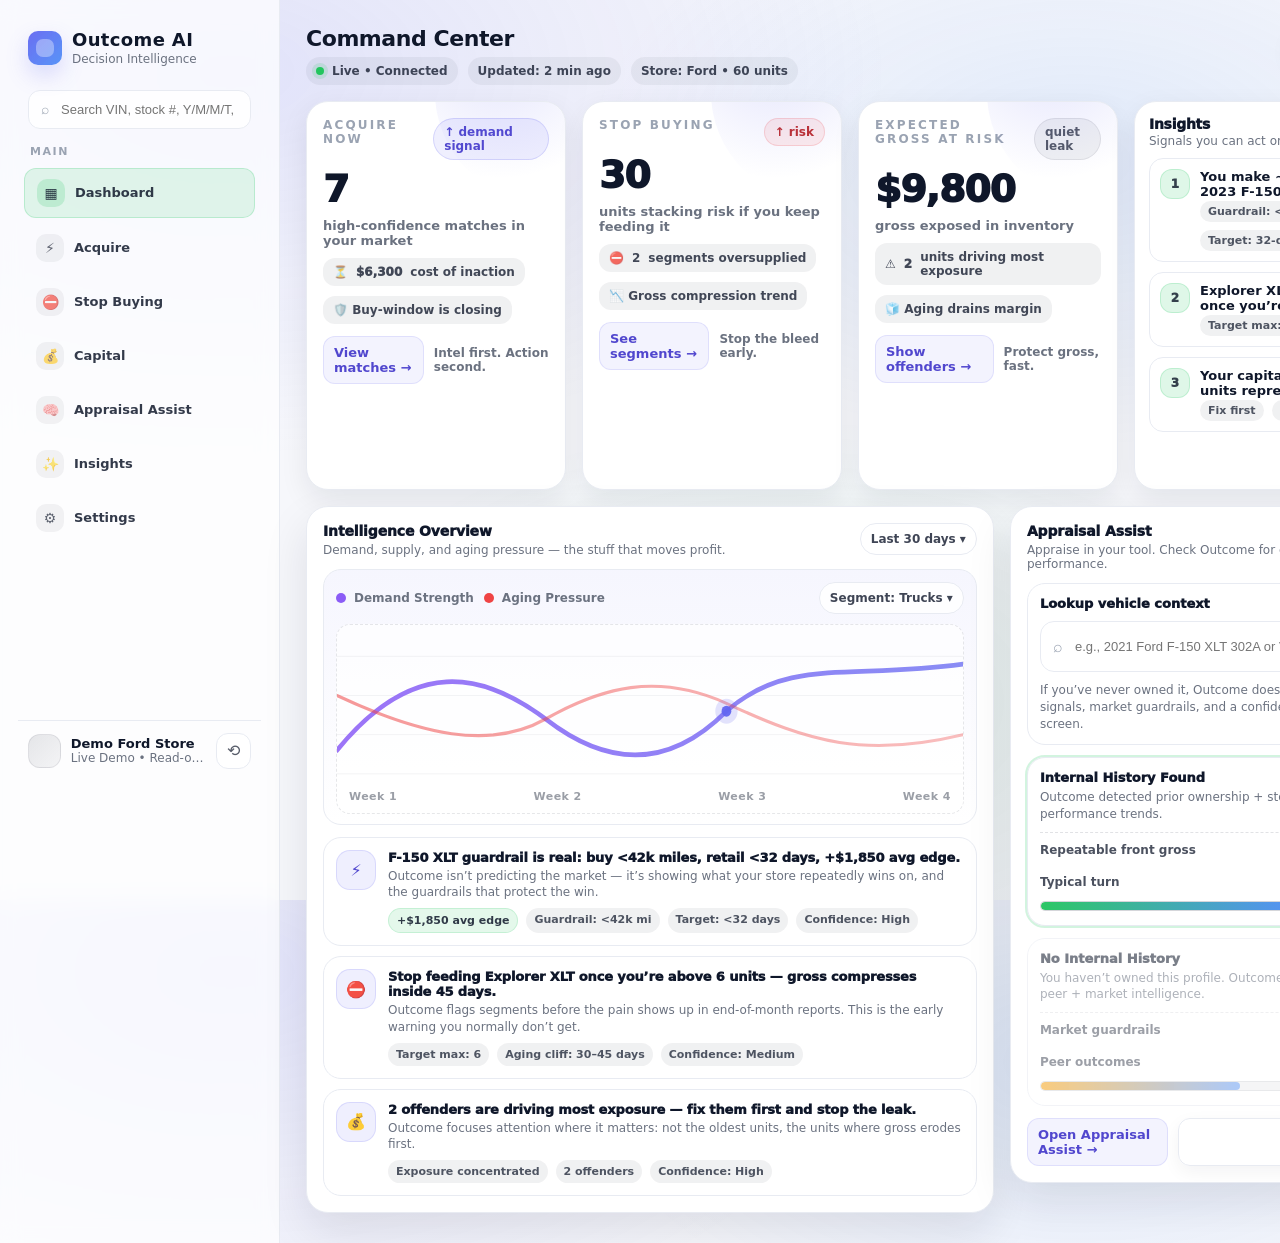
==== dashboard-v2.html @ d25a95bb "Add files via upload" ====
<!doctype html>
<html lang="en">
<head>
  <meta charset="utf-8" />
  <meta name="viewport" content="width=device-width,initial-scale=1" />
  <title>Outcome AI — Dashboard V2 (Static Mock)</title>
  <style>
    :root{
      --bg: #f6f7fb;
      --panel: #ffffff;
      --muted: #6b7280;
      --muted2:#9aa3b2;
      --text: #0f172a;
      --line: #e8ebf2;
      --shadow: 0 10px 28px rgba(15, 23, 42, .08);
      --shadow2: 0 18px 45px rgba(15, 23, 42, .10);
      --radius: 16px;
      --radius2: 22px;

      --green: #22c55e;
      --amber: #f59e0b;
      --red: #ef4444;
      --blue: #3b82f6;
      --indigo:#6366f1;
      --violet:#8b5cf6;

      --chip: rgba(15, 23, 42, .06);
      --chip2: rgba(99, 102, 241, .10);
    }

    *{box-sizing:border-box}
    html,body{height:100%}
    body{
      margin:0;
      font-family: ui-sans-serif, system-ui, -apple-system, Segoe UI, Roboto, Helvetica, Arial;
      color: var(--text);
      background:
        radial-gradient(1200px 700px at 18% 8%, rgba(99,102,241,.14), transparent 55%),
        radial-gradient(900px 520px at 84% 18%, rgba(59,130,246,.12), transparent 55%),
        radial-gradient(900px 520px at 62% 78%, rgba(34,197,94,.08), transparent 55%),
        var(--bg);
    }

    /* Layout */
    .app{
      display:grid;
      grid-template-columns: 280px 1fr;
      min-height:100vh;
    }

    /* Sidebar */
    .sidebar{
      padding: 22px 18px;
      border-right: 1px solid var(--line);
      background: rgba(255,255,255,.72);
      backdrop-filter: blur(10px);
    }

    .brand{
      display:flex;
      align-items:center;
      gap:10px;
      padding: 8px 10px 18px;
    }
    .brandMark{
      width:34px;height:34px;border-radius:10px;
      background:
        linear-gradient(135deg, rgba(99,102,241,.95), rgba(59,130,246,.85));
      box-shadow: 0 10px 22px rgba(99,102,241,.22);
      position:relative;
    }
    .brandMark:after{
      content:"";
      position:absolute; inset:8px;
      border-radius:7px;
      background: rgba(255,255,255,.35);
      mix-blend-mode: screen;
    }
    .brandTitle{
      font-weight:800;
      letter-spacing:.02em;
      font-size: 18px;
      line-height:1.1;
    }
    .brandSub{
      font-size:12px;
      color: var(--muted);
      margin-top:2px;
    }

    .search{
      margin: 6px 10px 14px;
      display:flex;
      gap:10px;
      align-items:center;
      padding: 10px 12px;
      border: 1px solid var(--line);
      border-radius: 12px;
      background: rgba(255,255,255,.85);
    }
    .search input{
      width:100%;
      border:0; outline:0;
      background: transparent;
      font-size: 13px;
      color: var(--text);
    }
    .search .icon{
      color: var(--muted2);
      font-size: 14px;
    }

    .menuLabel{
      margin: 16px 12px 10px;
      font-size: 11px;
      color: var(--muted2);
      letter-spacing: .14em;
      text-transform: uppercase;
      font-weight: 800;
    }

    .nav{
      display:grid;
      gap: 6px;
      padding: 0 6px;
    }
    .nav a{
      text-decoration:none;
      color: rgba(15,23,42,.85);
      display:flex;
      align-items:center;
      gap:10px;
      padding: 10px 12px;
      border-radius: 12px;
      font-size: 13px;
      font-weight: 650;
    }
    .nav a .nIco{
      width:28px;height:28px;border-radius:10px;
      display:grid;place-items:center;
      background: rgba(15,23,42,.05);
      color: rgba(15,23,42,.65);
      font-size: 14px;
    }
    .nav a.active{
      background: rgba(34,197,94,.12);
      border: 1px solid rgba(34,197,94,.20);
    }
    .nav a.active .nIco{
      background: rgba(34,197,94,.18);
      color: rgba(15,23,42,.85);
    }
    .nav a:hover{
      background: rgba(15,23,42,.04);
    }

    .sidebarFooter{
      position: sticky;
      top: calc(100vh - 180px);
      margin-top: 24px;
      padding: 12px 10px;
      border-top: 1px solid var(--line);
      display:flex;
      align-items:center;
      justify-content:space-between;
      gap:12px;
    }
    .user{
      display:flex; align-items:center; gap:10px;
      min-width:0;
    }
    .avatar{
      width:34px;height:34px;border-radius:12px;
      background: linear-gradient(135deg, rgba(15,23,42,.10), rgba(15,23,42,.04));
      border: 1px solid rgba(15,23,42,.08);
    }
    .userMeta{min-width:0}
    .userName{font-weight:800;font-size:13px;white-space:nowrap;overflow:hidden;text-overflow:ellipsis}
    .userRole{font-size:12px;color:var(--muted);white-space:nowrap;overflow:hidden;text-overflow:ellipsis}
    .settingsBtn{
      width:36px;height:36px;border-radius:12px;
      display:grid;place-items:center;
      border:1px solid var(--line);
      background: rgba(255,255,255,.9);
      color: rgba(15,23,42,.70);
    }

    /* Main */
    .main{
      padding: 26px 26px 30px;
    }

    .topbar{
      display:flex;
      align-items:flex-start;
      justify-content:space-between;
      gap: 18px;
      margin-bottom: 16px;
    }
    .titleBlock .h1{
      font-size: 22px;
      font-weight: 900;
      letter-spacing: -0.02em;
    }
    .titleBlock .meta{
      margin-top: 6px;
      color: var(--muted);
      font-size: 13px;
      display:flex;
      gap:10px;
      align-items:center;
      flex-wrap:wrap;
    }
    .pill{
      display:inline-flex;
      align-items:center;
      gap:8px;
      padding: 7px 10px;
      border-radius: 999px;
      background: rgba(15,23,42,.05);
      color: rgba(15,23,42,.78);
      font-size: 12px;
      font-weight: 750;
    }
    .pill .dot{
      width:8px;height:8px;border-radius:99px;
      background: var(--green);
      box-shadow: 0 0 0 4px rgba(34,197,94,.15);
    }

    .actions{
      display:flex;
      align-items:center;
      gap:10px;
    }
    .btn{
      border: 1px solid var(--line);
      background: rgba(255,255,255,.85);
      padding: 10px 12px;
      border-radius: 12px;
      font-weight: 800;
      font-size: 13px;
      color: rgba(15,23,42,.85);
      display:inline-flex;
      align-items:center;
      gap:10px;
      box-shadow: 0 6px 18px rgba(15,23,42,.05);
      cursor: pointer;
    }
    .btn.primary{
      background: linear-gradient(135deg, rgba(34,197,94,.98), rgba(34,197,94,.82));
      color: #ffffff;
      border: 1px solid rgba(34,197,94,.35);
      box-shadow: 0 14px 32px rgba(34,197,94,.18);
    }

    /* KPI Cards row */
    .kpis{
      display:grid;
      grid-template-columns: repeat(3, minmax(260px, 1fr)) 360px;
      gap: 16px;
      margin: 14px 0 16px;
      align-items: stretch;
    }

    .card{
      background: var(--panel);
      border: 1px solid var(--line);
      border-radius: var(--radius2);
      box-shadow: var(--shadow);
      padding: 16px 16px 14px;
      position:relative;
      overflow:hidden;
    }
    .card:before{
      content:"";
      position:absolute;
      inset:-120px -90px auto auto;
      width:220px;height:220px;
      border-radius:999px;
      background: radial-gradient(circle at 30% 30%, rgba(99,102,241,.18), transparent 60%);
      pointer-events:none;
    }
    .cardHead{
      display:flex;
      justify-content:space-between;
      align-items:flex-start;
      gap:10px;
    }
    .cardTitle{
      font-size: 12px;
      letter-spacing: .18em;
      text-transform: uppercase;
      color: var(--muted2);
      font-weight: 900;
    }
    .badge{
      display:inline-flex;
      align-items:center;
      gap:8px;
      padding: 6px 10px;
      border-radius: 999px;
      font-size: 12px;
      font-weight: 850;
      background: rgba(99,102,241,.10);
      color: rgba(67,56,202,.92);
      border: 1px solid rgba(99,102,241,.20);
    }
    .badge.negative{
      background: rgba(239,68,68,.10);
      border-color: rgba(239,68,68,.18);
      color: rgba(185,28,28,.92);
    }
    .badge.neutral{
      background: rgba(15,23,42,.06);
      border-color: rgba(15,23,42,.08);
      color: rgba(15,23,42,.70);
    }

    .cardValue{
      margin-top: 10px;
      display:flex;
      align-items:baseline;
      gap:10px;
      flex-wrap:wrap;
    }
    .bigNum{
      font-size: 38px;
      font-weight: 950;
      letter-spacing: -0.03em;
      line-height:1;
    }
    .subNum{
      color: var(--muted);
      font-size: 13px;
      font-weight: 700;
    }

    .cardLine{
      margin-top: 10px;
      font-size: 13px;
      color: rgba(15,23,42,.72);
      display:flex;
      gap:10px;
      align-items:center;
      flex-wrap:wrap;
    }
    .chip{
      display:inline-flex;
      align-items:center;
      gap:8px;
      padding: 7px 10px;
      border-radius: 12px;
      background: var(--chip);
      font-size: 12px;
      font-weight: 850;
      color: rgba(15,23,42,.78);
    }
    .chip strong{font-weight:950}
    .cta{
      margin-top: 12px;
      display:flex;
      align-items:center;
      justify-content:space-between;
      gap: 10px;
    }
    .link{
      font-weight: 900;
      font-size: 13px;
      color: rgba(67,56,202,.92);
      display:inline-flex;
      align-items:center;
      gap:8px;
      text-decoration:none;
      padding: 8px 10px;
      border-radius: 12px;
      background: rgba(99,102,241,.08);
      border: 1px solid rgba(99,102,241,.14);
    }
    .hint{
      font-size: 12px;
      color: var(--muted);
      font-weight: 650;
    }

    /* Right sidebar card (Insights preview) */
    .insightsCard{
      padding: 14px 14px 12px;
    }
    .insightsHeader{
      display:flex;
      align-items:flex-start;
      justify-content:space-between;
      gap:10px;
      margin-bottom: 10px;
    }
    .insightsHeader .h{
      font-weight: 950;
      letter-spacing: -0.02em;
      font-size: 14px;
    }
    .insightsHeader .s{
      color: var(--muted);
      font-size: 12px;
      margin-top: 2px;
    }

    .insightList{
      display:grid;
      gap: 10px;
      margin-top: 10px;
    }
    .insightItem{
      border: 1px solid var(--line);
      border-radius: 14px;
      padding: 10px 10px;
      background: rgba(255,255,255,.85);
      display:flex;
      gap:10px;
      align-items:flex-start;
    }
    .rank{
      width:30px;height:30px;border-radius:12px;
      display:grid;place-items:center;
      font-weight: 950;
      font-size: 12px;
      background: rgba(34,197,94,.14);
      border: 1px solid rgba(34,197,94,.18);
      color: rgba(15,23,42,.82);
      flex: 0 0 auto;
    }
    .insText{min-width:0}
    .insTitle{
      font-weight: 900;
      font-size: 13px;
      display: -webkit-box;
      -webkit-line-clamp: 2;
      -webkit-box-orient: vertical;
      overflow: hidden;
      text-overflow: ellipsis;
      white-space: normal;
      max-width: 100%;
    }
    .insSub{
      margin-top: 2px;
      font-size: 12px;
      color: var(--muted);
      display:flex;
      gap:8px;
      flex-wrap:wrap;
    }
    .tag{
      padding: 4px 8px;
      border-radius: 999px;
      background: rgba(15,23,42,.06);
      font-weight: 800;
      font-size: 11px;
      color: rgba(15,23,42,.72);
    }

    /* Main grid under KPIs */
    .grid{
      display:grid;
      grid-template-columns: 1.35fr .95fr;
      gap: 16px;
      align-items:start;
      margin-top: 10px;
    }

    .panel{
      background: var(--panel);
      border: 1px solid var(--line);
      border-radius: var(--radius2);
      box-shadow: var(--shadow2);
      padding: 16px;
      overflow:hidden;
      position:relative;
    }
    .panelHead{
      display:flex;
      align-items:flex-start;
      justify-content:space-between;
      gap: 12px;
      margin-bottom: 12px;
    }
    .panelTitle{
      font-size: 14px;
      font-weight: 950;
      letter-spacing: -0.01em;
    }
    .panelSub{
      margin-top: 4px;
      font-size: 12px;
      color: var(--muted);
    }

    /* “Younger gen UI” chart placeholder */
    .chart{
      border: 1px solid var(--line);
      background: linear-gradient(180deg, rgba(99,102,241,.06), rgba(255,255,255,.75));
      border-radius: 18px;
      padding: 12px 12px 10px;
      position:relative;
      overflow:hidden;
    }
    .chartTop{
      display:flex;
      justify-content:space-between;
      align-items:center;
      gap: 10px;
      margin-bottom: 10px;
    }
    .range{
      display:inline-flex;
      gap:8px;
      align-items:center;
      padding: 8px 10px;
      border-radius: 999px;
      border: 1px solid var(--line);
      background: rgba(255,255,255,.9);
      color: rgba(15,23,42,.80);
      font-size: 12px;
      font-weight: 850;
      white-space:nowrap;
    }
    .legend{
      display:flex;
      gap:10px;
      flex-wrap:wrap;
      color: var(--muted);
      font-size: 12px;
      font-weight: 800;
      align-items:center;
    }
    .lg{
      display:inline-flex;
      align-items:center;
      gap:8px;
    }
    .sw{width:10px;height:10px;border-radius:99px}
    .sw.a{background: var(--violet)}
    .sw.b{background: var(--red)}
    .svgWrap{
      width:100%;
      height: 190px;
      border-radius: 14px;
      background: rgba(255,255,255,.68);
      border: 1px dashed rgba(15,23,42,.10);
      display:grid;
      place-items:center;
      position:relative;
      overflow:hidden;
    }
    .svgWrap svg{width:100%;height:100%}
    .axisLabel{
      position:absolute;
      bottom:10px;
      left:12px;
      right:12px;
      display:flex;
      justify-content:space-between;
      color: rgba(15,23,42,.42);
      font-size: 11px;
      font-weight: 800;
      letter-spacing:.04em;
    }

    /* Insights feed (center) */
    .feed{
      margin-top: 12px;
      display:grid;
      gap: 10px;
    }
    .feedItem{
      border: 1px solid var(--line);
      border-radius: 18px;
      padding: 12px 12px;
      display:flex;
      gap: 12px;
      align-items:flex-start;
      background: rgba(255,255,255,.92);
    }
    .feedIcon{
      width:40px;height:40px;border-radius: 14px;
      display:grid;place-items:center;
      font-size: 16px;
      background: rgba(99,102,241,.10);
      border: 1px solid rgba(99,102,241,.16);
      color: rgba(67,56,202,.92);
      flex: 0 0 auto;
    }
    .feedMain{min-width:0}
    .feedTitle{
      font-weight: 950;
      font-size: 13px;
      letter-spacing: -0.01em;
    }
    .feedDesc{
      margin-top: 3px;
      font-size: 12px;
      color: var(--muted);
      line-height: 1.35;
    }
    .feedMeta{
      margin-top: 8px;
      display:flex;
      gap: 8px;
      flex-wrap:wrap;
    }
    .pillMini{
      padding: 5px 8px;
      border-radius: 999px;
      background: rgba(15,23,42,.06);
      font-size: 11px;
      font-weight: 900;
      color: rgba(15,23,42,.72);
    }
    .pillMini.money{
      background: rgba(34,197,94,.12);
      border: 1px solid rgba(34,197,94,.16);
      color: rgba(15,23,42,.85);
    }
    .pillMini.risk{
      background: rgba(245,158,11,.12);
      border: 1px solid rgba(245,158,11,.18);
      color: rgba(15,23,42,.85);
    }

    /* Appraisal Assist panel (right) */
    .aaBox{
      display:grid;
      gap: 12px;
    }
    .aaHero{
      border: 1px solid var(--line);
      border-radius: 18px;
      padding: 12px;
      background: rgba(255,255,255,.92);
    }
    .aaTitle{
      display:flex;
      align-items:center;
      justify-content:space-between;
      gap:10px;
    }
    .aaTitle .t{
      font-weight: 950;
      font-size: 13px;
    }
    .aaTitle .c{
      font-size: 12px;
      color: var(--muted);
      font-weight: 800;
    }
    .aaSearch{
      margin-top: 10px;
      display:flex;
      gap: 10px;
      align-items:center;
      padding: 10px 12px;
      border: 1px solid var(--line);
      border-radius: 14px;
      background: rgba(255,255,255,.95);
    }
    .aaSearch input{
      width:100%;
      border:0;
      outline:0;
      background:transparent;
      font-size: 13px;
    }
    .aaHint{
      margin-top: 10px;
      font-size: 12px;
      color: var(--muted);
      line-height: 1.4;
    }

    .state{
      border: 1px solid var(--line);
      border-radius: 18px;
      padding: 12px;
      background: rgba(255,255,255,.92);
    }
    .stateHead{
      display:flex;
      justify-content:space-between;
      align-items:flex-start;
      gap:10px;
    }
    .stateName{
      font-weight: 950;
      font-size: 13px;
    }
    .stateSub{
      margin-top: 4px;
      color: var(--muted);
      font-size: 12px;
      line-height: 1.35;
    }

    .kvRow{
      margin-top: 10px;
      display:flex;
      justify-content:space-between;
      gap:10px;
      padding-top: 10px;
      border-top: 1px dashed rgba(15,23,42,.12);
      font-size: 12px;
      color: rgba(15,23,42,.75);
      font-weight: 800;
    }

    .confidence{
      display:flex;
      align-items:center;
      gap:10px;
      margin-top: 10px;
    }
    .meter{
      flex:1;
      height: 10px;
      border-radius: 999px;
      background: rgba(15,23,42,.08);
      overflow:hidden;
      border: 1px solid rgba(15,23,42,.10);
    }
    .bar{
      height:100%;
      width: 72%;
      background: linear-gradient(90deg, rgba(34,197,94,.95), rgba(59,130,246,.85));
      border-radius: 999px;
    }
    .confText{
      font-size: 12px;
      font-weight: 950;
      color: rgba(15,23,42,.80);
      width: 44px;
      text-align:right;
    }

    /* Responsive */
    @media (max-width: 1200px){
      .kpis{grid-template-columns: repeat(2, minmax(260px,1fr));}
      .grid{grid-template-columns: 1fr;}
    }
    @media (max-width: 860px){
      .app{grid-template-columns: 1fr;}
      .sidebar{display:none;}
      .main{padding: 18px;}
      .kpis{grid-template-columns: 1fr;}
    }
  
    .decodedRow{
      margin-top: 10px;
      display:flex;
      flex-wrap:wrap;
      gap:8px;
      align-items:center;
    }
    .decodedChip{
      display:inline-flex;
      align-items:center;
      gap:8px;
      padding: 7px 10px;
      border-radius: 999px;
      background: rgba(15,23,42,.05);
      border: 1px solid rgba(15,23,42,.08);
      font-size: 12px;
      font-weight: 900;
      color: rgba(15,23,42,.78);
      max-width: 100%;
    }
    .decodedChip .k{
      font-size: 10px;
      letter-spacing: .18em;
      text-transform: uppercase;
      font-weight: 950;
      color: rgba(15,23,42,.42);
    }
    .decodedChip .v{
      font-weight: 950;
      color: rgba(15,23,42,.85);
      white-space: nowrap;
      overflow:hidden;
      text-overflow: ellipsis;
      max-width: 220px;
    }
    .decodedChip.vin .v{max-width: 300px;}
    .decodedHint{
      font-size: 11px;
      font-weight: 850;
      color: rgba(15,23,42,.55);
      margin-left: 2px;
    }

    /* Appraisal Assist mode micro-upgrade */
    .aaModeContext .state.internalCard{
      opacity: .35;
      filter: grayscale(.25);
      transform: translateY(1px);
    }
    .aaModeContext .state.contextCard{
      border-color: rgba(99,102,241,.30);
      box-shadow: 0 18px 45px rgba(99,102,241,.14);
      position: relative;
    }
    .aaModeContext .state.contextCard:before{
      content:"";
      position:absolute;
      inset:-120px -90px auto auto;
      width:220px;height:220px;
      border-radius:999px;
      background: radial-gradient(circle at 30% 30%, rgba(99,102,241,.22), transparent 60%);
      pointer-events:none;
    }
    .aaModePerformance .state.contextCard{
      opacity:.65;
    }

    /* Tiny toast (demo confirmation) */
    .oaToast{
      position: fixed;
      right: 18px;
      bottom: 18px;
      z-index: 9999;
      padding: 10px 12px;
      border-radius: 14px;
      background: rgba(15,23,42,.92);
      color: rgba(255,255,255,.95);
      border: 1px solid rgba(255,255,255,.10);
      box-shadow: 0 18px 45px rgba(15,23,42,.22);
      font-size: 12px;
      font-weight: 900;
      letter-spacing: .02em;
      display:none;
      transform: translateY(8px);
      opacity: 0;
      transition: opacity .18s ease, transform .18s ease;
      max-width: min(320px, calc(100vw - 36px));
      pointer-events: none;
    }
    .oaToast.show{
      display:block;
      opacity: 1;
      transform: translateY(0px);
    }
    .oaToast .muted{
      color: rgba(255,255,255,.72);
      font-weight: 800;
      margin-left: 6px;
    }
</style>
</head>
<body>
  <div class="app">

    <!-- Sidebar -->
    <aside class="sidebar">
      <div class="brand">
        <div class="brandMark"></div>
        <div>
          <div class="brandTitle">Outcome AI</div>
          <div class="brandSub">Decision Intelligence</div>
        </div>
      </div>

      <div class="search">
        <span class="icon">⌕</span>
        <input placeholder="Search VIN, stock #, Y/M/M/T, insight…" />
      </div>

      <div class="menuLabel">Main</div>
      <nav class="nav">
        <a class="active" href="#" data-action="nav-dashboard"><span class="nIco">▦</span>Dashboard</a>
        <a href="#" data-action="open-acquire"><span class="nIco">⚡</span>Acquire</a>
        <a href="#" data-action="open-stop"><span class="nIco">⛔</span>Stop Buying</a>
        <a href="#" data-action="open-capital"><span class="nIco">💰</span>Capital</a>
        <a href="#" data-action="open-appraisal"><span class="nIco">🧠</span>Appraisal Assist</a>
        <a href="#" data-action="open-insights"><span class="nIco">✨</span>Insights</a>
        <a href="#"><span class="nIco">⚙</span>Settings</a>
      </nav>

      <div class="sidebarFooter">
        <div class="user">
          <div class="avatar"></div>
          <div class="userMeta">
            <div class="userName">Demo Ford Store</div>
            <div class="userRole">Live Demo • Read-only</div>
          </div>
        </div>
        <div class="settingsBtn" title="Refresh (mock)">⟲</div>
      </div>
    </aside>

    <!-- Main -->
    <main class="main">
      <div class="topbar">
        <div class="titleBlock">
          <div class="h1">Command Center</div>
          <div class="meta">
            <span class="pill"><span class="dot"></span> Live • Connected</span>
            <span class="pill"><span id="meta-updated">Updated: 2 min ago</span></span>
            <span class="pill"><span id="meta-store">Store: Ford • 60 units</span></span>
          </div>
        </div>
        <div class="actions">
          <button class="btn" type="button">⬆︎ Import</button>
          <button class="btn primary" type="button">＋ New Insight</button>
        </div>
      </div>

      <!-- KPI Cards -->
      <section class="kpis">

        <div class="card">
          <div class="cardHead">
            <div class="cardTitle">Acquire Now</div>
            <div class="badge">↑ demand signal</div>
          </div>
          <div class="cardValue">
            <div class="bigNum"><span id="kpi-acquire-count">7</span></div>
            <div class="subNum">high-confidence matches in your market</div>
          </div>
          <div class="cardLine">
            <span class="chip">⏳ <strong>$6,300</strong> cost of inaction</span>
            <span class="chip">🛡️ Buy-window is closing</span>
          </div>
          <div class="cta">
            <a class="link" href="#" data-action="open-acquire">View matches →</a>
            <span class="hint">Intel first. Action second.</span>
          </div>
        </div>

        <div class="card">
          <div class="cardHead">
            <div class="cardTitle">Stop Buying</div>
            <div class="badge negative">↑ risk</div>
          </div>
          <div class="cardValue">
            <div class="bigNum"><span id="kpi-stop-count">30</span></div>
            <div class="subNum">units stacking risk if you keep feeding it</div>
          </div>
          <div class="cardLine">
            <span class="chip">⛔ <span id="kpi-stop-segments">2</span> segments oversupplied</span>
            <span class="chip">📉 Gross compression trend</span>
          </div>
          <div class="cta">
            <a class="link" href="#" data-action="open-stop">See segments →</a>
            <span class="hint">Stop the bleed early.</span>
          </div>
        </div>

        <div class="card">
          <div class="cardHead">
            <div class="cardTitle">Expected Gross at Risk</div>
            <div class="badge neutral">quiet leak</div>
          </div>
          <div class="cardValue">
            <div class="bigNum"><span id="kpi-capital-amount">$53,771</span></div>
            <div class="subNum">gross exposed in inventory</div>
          </div>
          <div class="cardLine">
            <span class="chip">⚠️ <strong><span id="kpi-capital-offenders">2</span></strong> units driving most exposure</span>
            <span class="chip">🧊 Aging drains margin</span>
          </div>
          <div class="cta">
            <a class="link" href="#" data-action="open-capital">Show offenders →</a>
            <span class="hint">Protect gross, fast.</span>
          </div>
        </div>

        <!-- Insights Preview card (right column) -->
        <div class="card insightsCard">
          <div class="insightsHeader">
            <div>
              <div class="h">Insights</div>
              <div class="s">Signals you can act on this week</div>
            </div>
            <div class="badge neutral">Top 10</div>
          </div>

          <div class="insightList">
            <div class="insightItem">
              <div class="rank">1</div>
              <div class="insText">
                <div class="insTitle">F-150 XLT 302A: peak demand window</div>
                <div class="insSub">
                  <span class="tag">+$2,900 avg edge</span>
                  <span class="tag">Turn: ~21 days</span>
                </div>
              </div>
            </div>

            <div class="insightItem">
              <div class="rank">2</div>
              <div class="insText">
                <div class="insTitle">Explorer XLT: oversupply building</div>
                <div class="insSub">
                  <span class="tag">Stop buying</span>
                  <span class="tag">Gross compression</span>
                </div>
              </div>
            </div>

            <div class="insightItem">
              <div class="rank">3</div>
              <div class="insText">
                <div class="insTitle">Capital risk concentrated in 2 units</div>
                <div class="insSub">
                  <span class="tag">$18k exposure</span>
                  <span class="tag">Aging cliff</span>
                </div>
              </div>
            </div>
          </div>

          <div style="margin-top:12px; display:flex; justify-content:flex-end;">
            <a class="link" href="#" style="padding:8px 10px;" data-action="open-insights">Open insights →</a>
          </div>
        </div>

      </section>

      <!-- Main content grid -->
      <section class="grid">

        <!-- Left: Intelligence (chart + feed) -->
        <div class="panel">
          <div class="panelHead">
            <div>
              <div class="panelTitle">Intelligence Overview</div>
              <div class="panelSub">Demand, supply, and aging pressure — the stuff that moves profit.</div>
            </div>
            <div class="range">Last 30 days ▾</div>
          </div>

          <div class="chart">
            <div class="chartTop">
              <div class="legend">
                <span class="lg"><span class="sw a"></span> Demand Strength</span>
                <span class="lg"><span class="sw b"></span> Aging Pressure</span>
              </div>
              <div class="range">Segment: Trucks ▾</div>
            </div>

            <div class="svgWrap">
              <!-- Static decorative chart (no JS) -->
              <svg viewBox="0 0 900 240" preserveAspectRatio="none" aria-label="Chart mock">
                <defs>
                  <linearGradient id="g1" x1="0" x2="1">
                    <stop offset="0" stop-color="rgba(139,92,246,.85)"/>
                    <stop offset="1" stop-color="rgba(99,102,241,.75)"/>
                  </linearGradient>
                  <linearGradient id="g2" x1="0" x2="1">
                    <stop offset="0" stop-color="rgba(239,68,68,.55)"/>
                    <stop offset="1" stop-color="rgba(239,68,68,.35)"/>
                  </linearGradient>
                </defs>

                <!-- grid lines -->
                <g opacity=".22" stroke="rgba(15,23,42,.30)" stroke-width="1">
                  <line x1="0" y1="40" x2="900" y2="40"/>
                  <line x1="0" y1="90" x2="900" y2="90"/>
                  <line x1="0" y1="140" x2="900" y2="140"/>
                  <line x1="0" y1="190" x2="900" y2="190"/>
                </g>

                <!-- demand -->
                <path d="M0,160 C110,40 210,60 300,120 C380,175 470,190 560,110 C650,40 740,70 900,50"
                      fill="none" stroke="url(#g1)" stroke-width="6" stroke-linecap="round"/>
                <!-- aging -->
                <path d="M0,90 C120,140 220,160 300,120 C380,80 460,60 560,100 C680,150 760,170 900,140"
                      fill="none" stroke="url(#g2)" stroke-width="4" stroke-linecap="round"/>

                <!-- focus point -->
                <circle cx="560" cy="110" r="7" fill="rgba(99,102,241,.95)"/>
                <circle cx="560" cy="110" r="16" fill="rgba(99,102,241,.18)"/>
              </svg>

              <div class="axisLabel">
                <span>Week 1</span><span>Week 2</span><span>Week 3</span><span>Week 4</span>
              </div>
            </div>
          </div>

          <div class="feed">
            <div class="feedItem">
              <div class="feedIcon">⚡</div>
              <div class="feedMain">
                <div class="feedTitle">Acquire signal: F-150 XLT 302A exits faster than peer average.</div>
                <div class="feedDesc">Outcome found repeatable front gross when bought under your guardrails — this is an “Acquire Now” profile.</div>
                <div class="feedMeta">
                  <span class="pillMini money">+$2,900 avg edge</span>
                  <span class="pillMini">Turn &lt; ~21 days</span>
                  <span class="pillMini">Confidence: High</span>
                </div>
              </div>
            </div>

            <div class="feedItem">
              <div class="feedIcon">⛔</div>
              <div class="feedMain">
                <div class="feedTitle">Stop signal: oversupply is building in 2 segments.</div>
                <div class="feedDesc">Outcome detects patterns that historically compress gross once inventory crosses the 30–45 day zone.</div>
                <div class="feedMeta">
                  <span class="pillMini risk">Risk rising</span>
                  <span class="pillMini">Aging cliff: 30–45 days</span>
                  <span class="pillMini">Confidence: Medium</span>
                </div>
              </div>
            </div>

            <div class="feedItem">
              <div class="feedIcon">💰</div>
              <div class="feedMain">
                <div class="feedTitle">Capital risk: 2 units are driving most of your exposure.</div>
                <div class="feedDesc">Outcome flags the offenders where gross erodes fastest as days-in-stock climbs — fix these first.</div>
                <div class="feedMeta">
                  <span class="pillMini money">$53,771 exposed</span>
                  <span class="pillMini">2 offenders</span>
                  <span class="pillMini">Confidence: High</span>
                </div>
              </div>
            </div>
          </div>
        </div>

        <!-- Right: Appraisal Assist (context engine) -->
        <div class="panel">
          <div class="panelHead">
            <div>
              <div class="panelTitle">Appraisal Assist</div>
              <div class="panelSub">Appraise in your tool. Check Outcome for context + performance.</div>
            </div>
            <div class="range">Recon Reality ▾</div>
          </div>

          <div id="aaPanel" class="aaBox aaModePerformance">
            <div class="aaHero">
              <div class="aaTitle">
                <div class="t">Lookup vehicle context</div>
                <div class="c">VIN / Y-M-M-T</div>
              </div>
              <div class="aaSearch">
                <span style="color:var(--muted2)">⌕</span>
                <input id="aaInput" placeholder="e.g., 2021 Ford F-150 XLT 302A or VIN…" />
                <button class="pill" style="padding:6px 10px; border:0; cursor:pointer;" data-action="aa-analyze">Analyze</button>
                <button class="btn" style="padding:6px 10px; box-shadow:none;" data-action="aa-clear">Clear</button>
              </div>
              <div id="aaDecoded" class="decodedRow" style="display:none;"></div>
              <div class="aaHint">
                If you’ve never owned it, Outcome does <strong>Context Mode</strong>:
                peer-based signals, market guardrails, and a confidence score — <strong>not</strong> a blank screen.
              </div>
            </div>

            <!-- State: Has Internal Data -->
            <div class="state internalCard">
              <div class="stateHead">
                <div>
                  <div class="stateName">Internal History Found</div>
                  <div class="stateSub">Outcome detected prior ownership + store-specific performance trends.</div>
                </div>
                <div class="badge">High confidence</div>
              </div>

              <div class="kvRow">
                <span>Repeatable front gross</span>
                <span><strong>+$2,900</strong> avg</span>
              </div>
              <div class="kvRow" style="border-top:0;padding-top:8px;">
                <span>Typical turn</span>
                <span><strong>~21 days</strong></span>
              </div>
              <div class="confidence">
                <div class="meter"><div class="bar" style="width:72%"></div></div>
                <div class="confText">72%</div>
              </div>
            </div>

            <!-- State: Zero Internal Data -->
            <div class="state contextCard">
              <div class="stateHead">
                <div>
                  <div class="stateName">No Internal History</div>
                  <div class="stateSub">You haven’t owned this profile. Outcome switches to peer + market intelligence.</div>
                </div>
                <div class="badge neutral">Context mode</div>
              </div>

              <div class="kvRow">
                <span>Market guardrails</span>
                <span><strong>Max Buy</strong> + Turn</span>
              </div>
              <div class="kvRow" style="border-top:0;padding-top:8px;">
                <span>Peer outcomes</span>
                <span><strong>Comparable dealers</strong></span>
              </div>
              <div class="confidence">
                <div class="meter">
                  <div class="bar" style="width:54%; background: linear-gradient(90deg, rgba(245,158,11,.95), rgba(59,130,246,.75));"></div>
                </div>
                <div class="confText">54%</div>
              </div>
            </div>

            <div style="display:flex; gap:10px;">
              <a class="link" href="#" style="flex:1; justify-content:center;" data-action="open-appraisal">Open Appraisal Assist →</a>
              <button class="btn" type="button" style="flex:1; justify-content:center;"><button class="btn" data-action="open-guardrails" style="flex:1; justify-content:center;">View guardrails</button>
            </div>
          </div>
        </div>

      </section>
    </main>
  </div>

  <!-- Outcome V1 Demo Modal -->
  <div id="oa-modal" style="display:none; position:fixed; inset:0; z-index:9999;">
    <div id="oa-modal-backdrop" style="position:absolute; inset:0; background:rgba(15,23,42,.45); backdrop-filter: blur(4px);"></div>
    <div style="position:relative; max-width: 1320px; width: min(1320px, 96vw); margin: 6vh auto; padding: 0 16px;">
      <div style="background: var(--panel); border:1px solid var(--line); border-radius: 22px; box-shadow: 0 24px 70px rgba(15,23,42,.22); overflow:hidden;" max-height:80vh; display:flex; flex-direction:column;">
        <div style="display:flex; align-items:center; justify-content:space-between; gap:12px; padding: 14px 16px; border-bottom:1px solid var(--line);">
          <div style="min-width:0;">
            <div id="oa-modal-title" style="font-weight:950; letter-spacing:-0.02em; font-size: 15px;">Modal</div>
            <div id="oa-modal-sub" style="margin-top:2px; color: var(--muted); font-size: 12px; font-weight: 700;"></div>
          </div>
          <button id="oa-modal-close" class="btn" style="padding: 10px 12px;">Close ✕</button>
        </div>
        <div id="oa-modal-body" style="padding: 14px 16px 16px; flex:1; max-height: calc(80vh - 64px); overflow:auto;"></div>
      </div>
    </div>
  </div>

  <script src="demo-data.js"></script>
  <script src="app.js"></script>

  <div id="oaToast" class="oaToast" aria-live="polite" aria-atomic="true"></div>
</body>
</html>
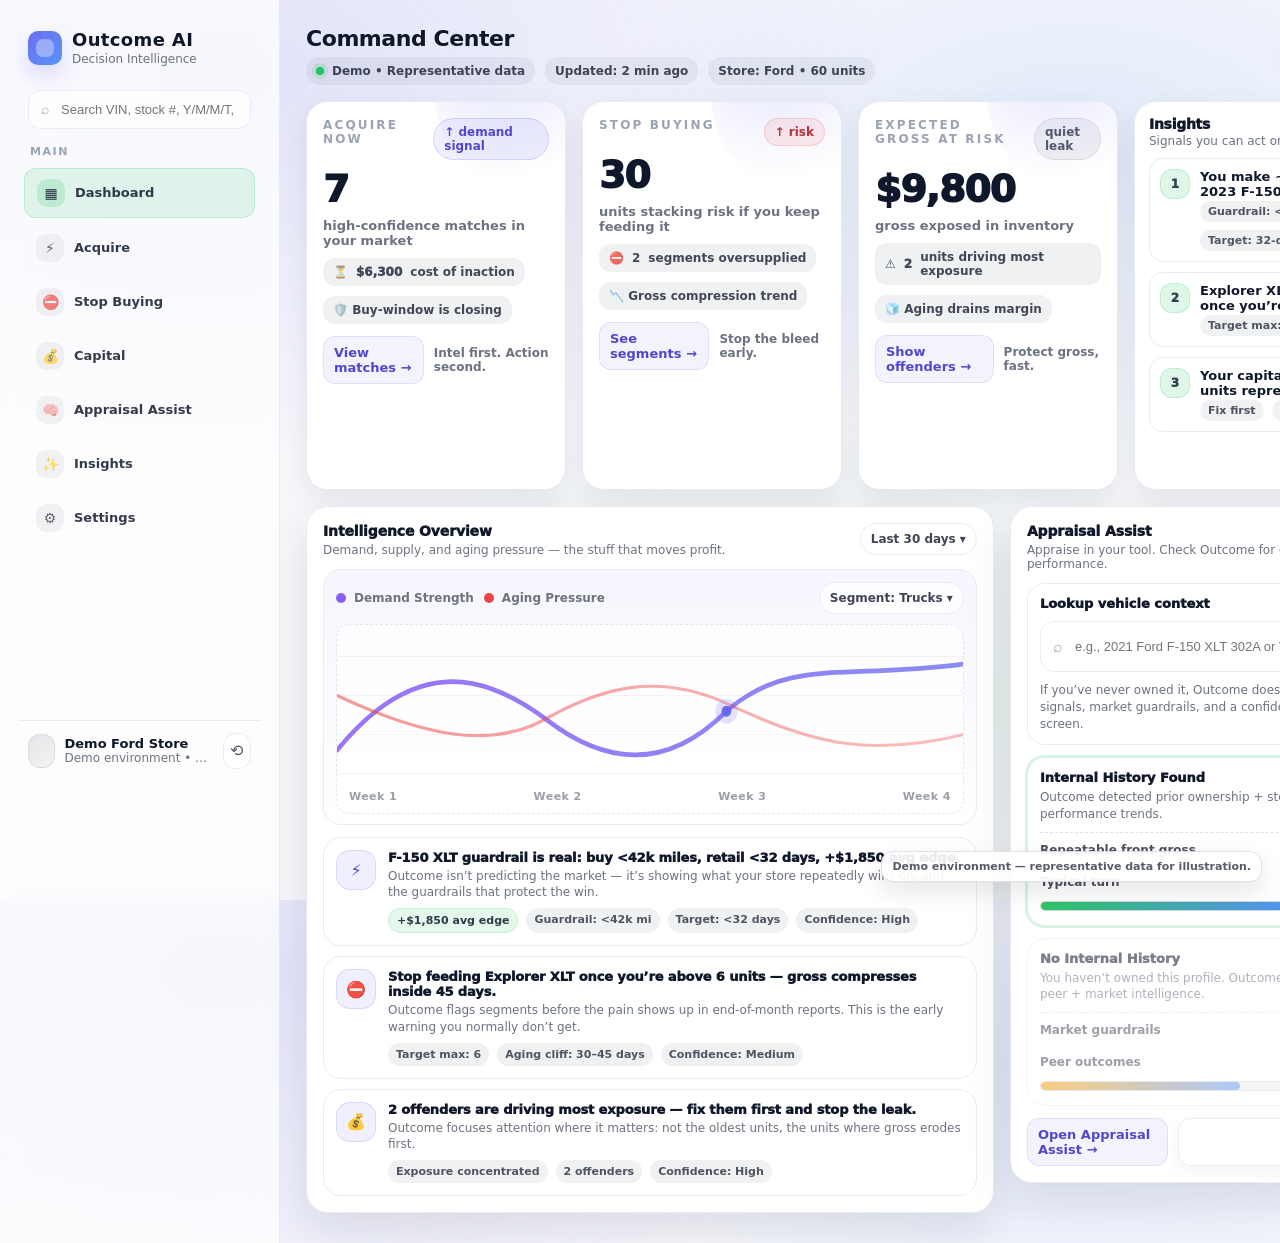
==== commit 46bb4856: "Add files via upload" ====
--- a/dashboard-v2.html
+++ b/dashboard-v2.html
@@ -850,7 +850,28 @@
       font-weight: 800;
       margin-left: 6px;
     }
-</style>
+
+    /* Demo disclaimer */
+    .demoDisclaimer{
+      position: fixed;
+      right: 18px;
+      bottom: 18px;
+      z-index: 9998;
+      background: rgba(255,255,255,.92);
+      border: 1px solid rgba(15,23,42,.12);
+      border-radius: 12px;
+      padding: 8px 10px;
+      font-size: 11px;
+      font-weight: 800;
+      color: rgba(15,23,42,.70);
+      box-shadow: 0 10px 24px rgba(15,23,42,.10);
+      pointer-events: none;
+    }
+    @media (max-width: 860px){
+      .demoDisclaimer{ right: 12px; bottom: 12px; }
+    }
+
+  </style>
 </head>
 <body>
   <div class="app">
@@ -886,7 +907,7 @@
           <div class="avatar"></div>
           <div class="userMeta">
             <div class="userName">Demo Ford Store</div>
-            <div class="userRole">Live Demo • Read-only</div>
+            <div class="userRole">Demo environment • Read-only</div>
           </div>
         </div>
         <div class="settingsBtn" title="Refresh (mock)">⟲</div>
@@ -899,7 +920,7 @@
         <div class="titleBlock">
           <div class="h1">Command Center</div>
           <div class="meta">
-            <span class="pill"><span class="dot"></span> Live • Connected</span>
+            <span class="pill"><span class="dot"></span> Demo • Representative data</span>
             <span class="pill"><span id="meta-updated">Updated: 2 min ago</span></span>
             <span class="pill"><span id="meta-store">Store: Ford • 60 units</span></span>
           </div>
@@ -1237,5 +1258,7 @@
   <script src="app.js"></script>
 
   <div id="oaToast" class="oaToast" aria-live="polite" aria-atomic="true"></div>
+  <div class="demoDisclaimer">Demo environment — representative data for illustration.</div>
+
 </body>
 </html>
